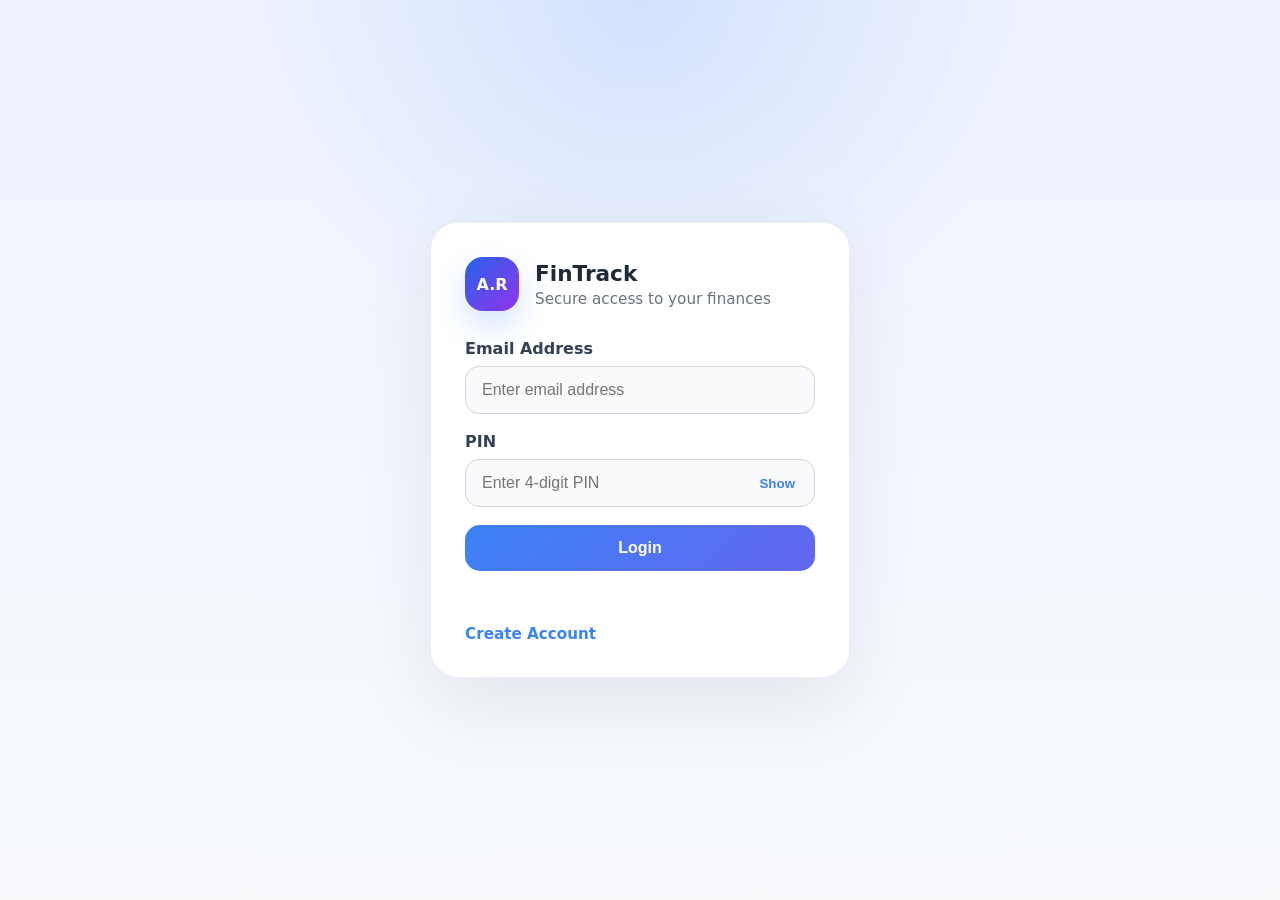
==== index.html @ a309959b "Initial frontend commit" ====
<!DOCTYPE html>
<html lang="en">

<head>

    <meta charset="UTF-8">

    <meta
        name="viewport"
        content="width=device-width, initial-scale=1.0"
    >

    <title>Login - FinTrack</title>

    <link
        rel="stylesheet"
        href="cs/style.css"
    >

</head>

<body>

    <div class="page-shell">

        <div class="login-card">

            <div class="login-brand">

                <div class="brand-mark">
                    A.R
                </div>

                <div>

                    <h1>FinTrack</h1>

                    <p>
                        Secure access to your finances
                    </p>

                </div>

            </div>

            <form
                id="loginForm"
                class="login-form"
                novalidate
            >

                <!-- EMAIL -->
                <div class="field-group">

                    <label for="email">
                        Email Address
                    </label>

                    <input
                        id="email"
                        type="email"
                        placeholder="Enter email address"
                        autocomplete="email"
                    />

                </div>

                <!-- PIN -->
                <div class="field-group">

                    <label for="pin">
                        PIN
                    </label>

                    <div class="pin-field">

                        <input
                            id="pin"
                            type="password"
                            maxlength="4"
                            placeholder="Enter 4-digit PIN"
                            autocomplete="current-password"
                        />

                        <button
                            type="button"
                            id="togglePin"
                            class="toggle-pin"
                        >
                            Show
                        </button>

                    </div>

                </div>

                <!-- LOGIN BUTTON -->
                <button
                    type="submit"
                    class="btn-primary"
                >
                    Login
                </button>

                <!-- MESSAGE -->
                <p
                    id="message"
                    class="message"
                ></p>

                <!-- REGISTER LINK -->
                <div class="meta-row">

                    <a
                        href="register.html"
                        class="meta-link"
                    >
                        Create Account
                    </a>

                </div>

            </form>

        </div>

    </div>

    <!-- LOGIN SCRIPT -->
    <script src="js/login.js"></script>

</body>

</html>
---- cs/style.css ----
:root {
  --bg: #eef2ff;
  --card: #ffffff;
  --border: #d1d5db;
  --text: #1f2937;
  --muted: #6b7280;
  --primary: #3b82f6;
  --primary-dark: #1d4ed8;
  --success: #16a34a;
  --danger: #dc2626;
}

* {
  box-sizing: border-box;
}

body {
  margin: 0;
  font-family: Inter, system-ui, -apple-system, BlinkMacSystemFont, "Segoe UI", sans-serif;
  background: radial-gradient(circle at top, rgba(59, 130, 246, 0.15), transparent 35%),
              linear-gradient(180deg, #eef2ff 0%, #f8fafc 100%);
  color: var(--text);
  min-height: 100vh;
  display: grid;
  place-items: center;
  padding: 24px;
}

.page-shell {
  width: min(420px, 100%);
}

.login-card {
  background: var(--card);
  border: 1px solid rgba(148, 163, 184, 0.18);
  border-radius: 28px;
  box-shadow: 0 28px 80px rgba(15, 23, 42, 0.08);
  padding: 34px;
}

.login-brand {
  display: flex;
  align-items: center;
  gap: 16px;
  margin-bottom: 28px;
}

.brand-mark {
  width: 54px;
  height: 54px;
  border-radius: 18px;
  display: grid;
  place-items: center;
  font-weight: 700;
  color: white;
  background: linear-gradient(135deg, #2563eb, #9333ea);
  box-shadow: 0 14px 30px rgba(59, 130, 246, 0.22);
}

.login-brand h1 {
  margin: 0;
  font-size: 1.35rem;
}

.login-brand p {
  margin: 4px 0 0;
  color: var(--muted);
  font-size: 0.95rem;
}

.field-group {
  margin-bottom: 18px;
}

label {
  display: block;
  margin-bottom: 8px;
  font-weight: 600;
  color: #334155;
}

input {
  width: 100%;
  border: 1px solid var(--border);
  border-radius: 14px;
  padding: 14px 16px;
  font-size: 1rem;
  color: var(--text);
  background: #f8fafc;
  outline: none;
  transition: border-color 0.2s ease, box-shadow 0.2s ease;
}

input:focus {
  border-color: rgba(59, 130, 246, 0.7);
  box-shadow: 0 0 0 3px rgba(59, 130, 246, 0.12);
}

.pin-field {
  position: relative;
}

.toggle-pin {
  position: absolute;
  top: 50%;
  right: 12px;
  transform: translateY(-50%);
  border: none;
  background: transparent;
  color: var(--primary);
  font-weight: 700;
  cursor: pointer;
  padding: 8px;
}

.btn-primary {
  width: 100%;
  border: none;
  border-radius: 15px;
  padding: 14px 18px;
  font-size: 1rem;
  font-weight: 700;
  background: linear-gradient(135deg, var(--primary), #6366f1);
  color: white;
  cursor: pointer;
  transition: transform 0.2s ease, box-shadow 0.2s ease, background 0.2s ease;
}

.btn-primary:hover {
  transform: translateY(-1px);
  box-shadow: 0 18px 30px rgba(59, 130, 246, 0.18);
  background: var(--primary-dark);
}

.btn-secondary {
  width: 100%;
  border: 1px solid rgba(59, 130, 246, 0.3);
  border-radius: 15px;
  padding: 14px 18px;
  font-size: 1rem;
  font-weight: 700;
  background: white;
  color: var(--primary);
  cursor: pointer;
  transition: transform 0.2s ease, background 0.2s ease, border-color 0.2s ease;
}

.btn-secondary:hover {
  transform: translateY(-1px);
  background: #f8fafc;
  border-color: var(--primary);
}

.section-heading {
  margin: 0 0 18px;
  color: #334155;
  font-size: 0.95rem;
  font-weight: 700;
  letter-spacing: 0.03em;
  text-transform: uppercase;
}

.hidden {
  display: none;
}

.message {
  min-height: 1.25rem;
  margin: 14px 0 0;
  font-size: 0.95rem;
  font-weight: 600;
}

.meta-row {
  display: flex;
  flex-wrap: wrap;
  justify-content: space-between;
  gap: 10px;
  align-items: center;
  margin-top: 20px;
}

.meta-link,
.meta-text {
  font-size: 0.95rem;
}

.meta-link {
  color: var(--primary);
  text-decoration: none;
  font-weight: 600;
}

.meta-link:hover {
  text-decoration: underline;
}

.meta-text {
  color: var(--muted);
}

.dashboard-card {
  width: min(720px, 100%);
  background: var(--card);
  border: 1px solid rgba(148, 163, 184, 0.18);
  border-radius: 28px;
  box-shadow: 0 28px 80px rgba(15, 23, 42, 0.08);
  padding: 32px;
  display: grid;
  gap: 24px;
}

.summary-cards {
  display: grid;
  grid-template-columns: repeat(3, 1fr);
  gap: 16px;
}

.card {
  background: var(--card);
  border: 1px solid rgba(148, 163, 184, 0.18);
  border-radius: 20px;
  padding: 20px;
  text-align: center;
  box-shadow: 0 10px 30px rgba(15, 23, 42, 0.08);
}

.card h3 {
  margin: 0 0 8px;
  font-size: 1rem;
  color: var(--muted);
}

.card p {
  margin: 0;
  font-size: 1.5rem;
  font-weight: 700;
  color: var(--text);
}

.dashboard-header {
  display: flex;
  flex-wrap: wrap;
  justify-content: space-between;
  align-items: center;
  gap: 16px;
}

.dashboard-subtitle {
  margin: 10px 0 0;
  color: var(--muted);
  line-height: 1.6;
}

.dashboard-grid {
  display: grid;
  grid-template-columns: repeat(2, minmax(0, 1fr));
  gap: 14px;
}

.dashboard-button {
  text-align: left;
  padding: 18px 20px;
  border-radius: 22px;
  font-size: 1rem;
  background: linear-gradient(135deg, rgba(59, 130, 246, 0.15), rgba(99, 102, 241, 0.15));
  color: #0f172a;
  border: 1px solid rgba(59, 130, 246, 0.17);
  box-shadow: inset 0 0 0 1px rgba(255, 255, 255, 0.5);
  transition: transform 0.2s ease, box-shadow 0.2s ease, background 0.2s ease;
}

.dashboard-button:hover {
  transform: translateY(-1px);
  background: linear-gradient(135deg, rgba(59, 130, 246, 0.2), rgba(99, 102, 241, 0.2));
  box-shadow: 0 10px 22px rgba(59, 130, 246, 0.12);
}

.dashboard-actions {
  display: grid;
  gap: 12px;
}

.btn-secondary.small {
  width: auto;
  padding: 10px 16px;
}

.btn-danger {
  width: 100%;
  border: none;
  border-radius: 16px;
  padding: 14px 18px;
  font-size: 1rem;
  font-weight: 700;
  background: linear-gradient(135deg, #ef4444, #dc2626);
  color: white;
  cursor: pointer;
  transition: transform 0.2s ease, box-shadow 0.2s ease;
}

.modal-backdrop {
  display: none;
  position: fixed;
  inset: 0;
  background: rgba(15, 23, 42, 0.55);
  z-index: 50;
  place-items: center;
}

.modal-backdrop.active {
  display: grid;
}

.modal-card {
  width: min(400px, 90%);
  background: #ffffff;
  border-radius: 24px;
  padding: 28px;
  text-align: center;
  box-shadow: 0 24px 60px rgba(15, 23, 42, 0.18);
}

.modal-card h3 {
  margin: 0 0 12px;
  font-size: 1.25rem;
}

.modal-card p {
  margin: 0 0 22px;
  color: var(--muted);
  line-height: 1.6;
}

.modal-actions {
  display: flex;
  flex-wrap: wrap;
  justify-content: center;
  gap: 12px;
}

.modal-card button {
  width: auto;
  min-width: 120px;
  margin: 0;
}

.modal-card button.cancel {
  background: #e2e8f0;
  color: #0f172a;
}

@media (max-width: 420px) {
  .login-card {
    padding: 28px 20px;
  }

  .dashboard-card {
    padding: 24px 18px;
  }

  .summary-cards {
    grid-template-columns: 1fr;
  }

  .dashboard-grid {
    grid-template-columns: 1fr;
  }

  button {
    font-size: 0.97rem;
    padding: 13px 16px;
  }
}

.income-card {
  width: min(520px, 100%);
  background: radial-gradient(circle at top left, rgba(251, 191, 36, 0.15), transparent 30%),
              radial-gradient(circle at bottom right, rgba(34, 197, 94, 0.12), transparent 35%),
              var(--card);
  border: 1px solid rgba(148, 163, 184, 0.18);
  border-radius: 34px;
  box-shadow: 0 28px 90px rgba(15, 23, 42, 0.12);
  padding: 34px;
  position: relative;
  overflow: hidden;
}

.income-header {
  display: flex;
  align-items: center;
  justify-content: space-between;
  gap: 24px;
  margin-bottom: 28px;
}

.income-header h1 {
  margin: 0;
  font-size: clamp(2rem, 3vw, 2.4rem);
}

.income-art {
  position: relative;
  width: 120px;
  height: 110px;
}

.income-art::before {
  content: "";
  position: absolute;
  inset: 0;
  border-radius: 50%;
  background: radial-gradient(circle at center, rgba(251, 191, 36, 0.18), transparent 55%);
}

.coin,
.bill {
  position: absolute;
  display: block;
  border-radius: 999px;
  transform-origin: center;
  animation: float 4s ease-in-out infinite;
}

.coin {
  width: 30px;
  height: 30px;
  border: 1px solid rgba(255, 255, 255, 0.7);
  box-shadow: 0 20px 40px rgba(15, 23, 42, 0.12);
}

.coin-gold {
  background: radial-gradient(circle at 30% 30%, #f8e16c, #f59e0b 65%);
}

.coin-green {
  background: radial-gradient(circle at 30% 30%, #86efac, #10b981 65%);
}

.bill {
  width: 56px;
  height: 32px;
  border-radius: 24px;
  background: linear-gradient(135deg, #22c55e 0%, #10b981 100%);
  box-shadow: 0 24px 42px rgba(34, 197, 94, 0.18);
  animation-duration: 4.5s;
}

.bill::before {
  content: "$";
  position: absolute;
  inset: 0;
  display: grid;
  place-items: center;
  color: rgba(255, 255, 255, 0.95);
  font-weight: 800;
  font-size: 1rem;
}

.coin-1 {
  top: 8px;
  left: 18px;
  animation-delay: 0s;
}

.coin-2 {
  top: 42px;
  left: 60px;
  animation-delay: 0.25s;
}

.coin-3 {
  top: 68px;
  left: 26px;
  animation-delay: 0.5s;
}

.bill-1 {
  right: 0;
  bottom: 16px;
  animation-delay: 0.35s;
}

@keyframes float {
  0%, 100% {
    transform: translateY(0) rotate(0deg);
  }
  25% {
    transform: translateY(-10px) rotate(-8deg);
  }
  50% {
    transform: translateY(-4px) rotate(4deg);
  }
  75% {
    transform: translateY(-12px) rotate(-4deg);
  }
}

.income-form .field-group {
  margin-bottom: 18px;
}

.income-form label {
  display: block;
  margin-bottom: 8px;
  font-weight: 600;
  color: #334155;
}

.income-form input,
.income-form select {
  width: 100%;
  border: 1px solid var(--border);
  border-radius: 16px;
  padding: 14px 16px;
  font-size: 1rem;
  background: #fbfdff;
}

.income-form input:focus,
.income-form select:focus {
  border-color: rgba(59, 130, 246, 0.65);
  box-shadow: 0 0 0 3px rgba(59, 130, 246, 0.1);
}

.income-form .message {
  margin-top: 18px;
}

@media (max-width: 560px) {
  .income-header {
    flex-direction: column;
    align-items: flex-start;
  }

  .income-art {
    width: 100%;
    height: 100px;
  }
}

.back-btn {
  width: auto;
  padding: 8px 14px;
  border: 1px solid rgba(59, 130, 246, 0.3);
  border-radius: 12px;
  background: white;
  color: var(--primary);
  cursor: pointer;
  transition: transform 0.2s ease, background 0.2s ease, border-color 0.2s ease;
  font-size: 0.9rem;
  font-weight: 600;
  margin-bottom: 12px;
}

.back-btn:hover {
  transform: translateY(-1px);
  background: #f8fafc;
  border-color: var(--primary);
}

.expense-card {
  width: min(520px, 100%);
  background: radial-gradient(circle at top left, rgba(220, 38, 38, 0.15), transparent 30%),
              radial-gradient(circle at bottom right, rgba(236, 72, 153, 0.12), transparent 35%),
              var(--card);
  border: 1px solid rgba(148, 163, 184, 0.18);
  border-radius: 34px;
  box-shadow: 0 28px 90px rgba(15, 23, 42, 0.12);
  padding: 34px;
  position: relative;
  overflow: hidden;
}

.expense-header {
  display: flex;
  align-items: center;
  justify-content: space-between;
  gap: 24px;
  margin-bottom: 28px;
}

.expense-header h1 {
  margin: 0;
  font-size: clamp(2rem, 3vw, 2.4rem);
}

.expense-art {
  position: relative;
  width: 120px;
  height: 110px;
}

.expense-art::before {
  content: "";
  position: absolute;
  inset: 0;
  border-radius: 50%;
  background: radial-gradient(circle at center, rgba(220, 38, 38, 0.18), transparent 55%);
}

.coin-red {
  background: radial-gradient(circle at 30% 30%, #fca5a5, #dc2626 65%);
}

.coin-pink {
  background: radial-gradient(circle at 30% 30%, #f9a8d4, #ec4899 65%);
}

.bill-expense {
  background: linear-gradient(135deg, #dc2626 0%, #b91c1c 100%);
  box-shadow: 0 24px 42px rgba(220, 38, 38, 0.18);
}

.bill-expense::before {
  content: "-$";
  position: absolute;
  inset: 0;
  display: grid;
  place-items: center;
  color: rgba(255, 255, 255, 0.95);
  font-weight: 800;
  font-size: 1rem;
}

.expense-form .field-group {
  margin-bottom: 18px;
}

.expense-form label {
  display: block;
  margin-bottom: 8px;
  font-weight: 600;
  color: #334155;
}

.expense-form input,
.expense-form select {
  width: 100%;
  border: 1px solid var(--border);
  border-radius: 16px;
  padding: 14px 16px;
  font-size: 1rem;
  background: #fbfdff;
}

.expense-form input:focus,
.expense-form select:focus {
  border-color: rgba(220, 38, 38, 0.65);
  box-shadow: 0 0 0 3px rgba(220, 38, 38, 0.1);
}

.expense-form .message {
  margin-top: 18px;
}

@media (max-width: 560px) {
  .expense-header {
    flex-direction: column;
    align-items: flex-start;
  }

  .expense-art {
    width: 100%;
    height: 100px;
  }
}

.anime-welcome {
  position: fixed;
  inset: 0;
  display: grid;
  place-items: center;
  background: rgba(8, 15, 45, 0.88);
  opacity: 0;
  visibility: hidden;
  pointer-events: none;
  transition: opacity 0.35s ease, visibility 0.35s ease;
  z-index: 1000;
}

.anime-welcome.active {
  opacity: 1;
  visibility: visible;
  pointer-events: auto;
}

.anime-welcome__panel {
  position: relative;
  width: min(420px, 92%);
  border-radius: 36px;
  padding: 34px 30px;
  background: radial-gradient(circle at top left, rgba(59, 130, 246, 0.22), transparent 35%),
              linear-gradient(180deg, rgba(15, 23, 42, 0.95), rgba(30, 58, 138, 0.75));
  border: 1px solid rgba(96, 165, 250, 0.24);
  box-shadow: 0 40px 120px rgba(15, 23, 42, 0.45);
  overflow: hidden;
  animation: welcome-zoom 0.6s ease-out both;
}

.anime-welcome__sparkles {
  position: absolute;
  inset: 0;
  pointer-events: none;
}

.anime-welcome__sparkles span {
  position: absolute;
  width: 14px;
  height: 14px;
  border-radius: 50%;
  background: radial-gradient(circle, rgba(255, 255, 255, 1), rgba(96, 165, 250, 0.85));
  filter: drop-shadow(0 0 20px rgba(96, 165, 250, 0.6));
  opacity: 0;
  animation: sparkle 1.4s ease-in-out infinite;
}

.anime-welcome__sparkles span:nth-child(1) {
  top: 18%;
  left: 26%;
  animation-delay: 0s;
}

.anime-welcome__sparkles span:nth-child(2) {
  top: 38%;
  right: 18%;
  animation-delay: 0.18s;
}

.anime-welcome__sparkles span:nth-child(3) {
  bottom: 24%;
  left: 20%;
  animation-delay: 0.33s;
}

.anime-welcome__sparkles span:nth-child(4) {
  bottom: 15%;
  right: 28%;
  animation-delay: 0.45s;
}

.anime-welcome__content {
  position: relative;
  z-index: 1;
  text-align: center;
  color: #eff6ff;
}

.anime-welcome__subtitle {
  margin: 0;
  color: #a5b4fc;
  text-transform: uppercase;
  letter-spacing: 0.2em;
  font-size: 0.85rem;
}

.anime-welcome__title {
  margin: 18px 0 0;
  font-size: clamp(2rem, 4vw, 3.4rem);
  letter-spacing: 0.05em;
  text-shadow: 0 20px 40px rgba(59, 130, 246, 0.35);
}

.anime-welcome__ring {
  width: 110px;
  height: 110px;
  margin: 24px auto 0;
  border-radius: 50%;
  border: 2px solid rgba(255, 255, 255, 0.18);
  box-shadow: 0 0 0 8px rgba(59, 130, 246, 0.12);
  animation: ring-pop 1.6s ease-in-out infinite;
}

@keyframes sparkle {
  0%, 100% {
    opacity: 0;
    transform: translateY(0) scale(0.75);
  }
  40% {
    opacity: 1;
    transform: translateY(-12px) scale(1.1);
  }
  70% {
    opacity: 0.6;
    transform: translateY(-6px) scale(0.95);
  }
}

@keyframes ring-pop {
  0%, 100% {
    transform: scale(0.95);
    box-shadow: 0 0 0 8px rgba(59, 130, 246, 0.12);
  }
  50% {
    transform: scale(1.08);
    box-shadow: 0 0 0 14px rgba(59, 130, 246, 0.18);
  }
}

@keyframes welcome-zoom {
  0% {
    opacity: 0;
    transform: translateY(18px) scale(0.94);
  }
  100% {
    opacity: 1;
    transform: translateY(0) scale(1);
  }
}

@media (max-width: 520px) {
  .anime-welcome__content {
    padding: 0 10px;
  }

  .anime-welcome__title {
    font-size: 2.3rem;
  }
}

/* =====================
   ANALYTICS PAGE (ANIME-STYLE DASHBOARD THEME)
   ===================== */

.analytics-card {
  width: min(1200px, 100%);
  background: var(--card);
  border: 1px solid rgba(148, 163, 184, 0.18);
  border-radius: 28px;
  box-shadow: 0 28px 80px rgba(15, 23, 42, 0.08);
  padding: 40px;
  display: grid;
  gap: 32px;
  position: relative;
  overflow: hidden;
}

.analytics-card::before {
  content: '';
  position: absolute;
  top: 0;
  left: 0;
  right: 0;
  bottom: 0;
  background:
    radial-gradient(circle at 20% 80%, rgba(59, 130, 246, 0.03) 0%, transparent 50%),
    radial-gradient(circle at 80% 20%, rgba(99, 102, 241, 0.03) 0%, transparent 50%),
    radial-gradient(circle at 40% 40%, rgba(168, 85, 247, 0.02) 0%, transparent 50%);
  animation: floatParticles 8s ease-in-out infinite;
  pointer-events: none;
}

/* Floating Particles */
.floating-particles {
  position: absolute;
  top: 0;
  left: 0;
  right: 0;
  bottom: 0;
  pointer-events: none;
  overflow: hidden;
}

.particle {
  position: absolute;
  width: 4px;
  height: 4px;
  background: linear-gradient(45deg, rgba(59, 130, 246, 0.6), rgba(168, 85, 247, 0.6));
  border-radius: 50%;
  animation: floatUp 6s ease-in-out infinite;
}

.particle::before {
  content: '';
  position: absolute;
  top: -2px;
  left: -2px;
  right: -2px;
  bottom: -2px;
  border: 1px solid rgba(59, 130, 246, 0.3);
  border-radius: 50%;
  animation: pulse 2s ease-in-out infinite;
}

.particle-1 {
  top: 20%;
  left: 10%;
  animation-delay: 0s;
}

.particle-2 {
  top: 60%;
  left: 80%;
  animation-delay: 1.5s;
}

.particle-3 {
  top: 40%;
  left: 60%;
  animation-delay: 3s;
}

.particle-4 {
  top: 80%;
  left: 20%;
  animation-delay: 4.5s;
}

.particle-5 {
  top: 30%;
  left: 90%;
  animation-delay: 6s;
}

@keyframes floatUp {
  0% {
    transform: translateY(100vh) rotate(0deg);
    opacity: 0;
  }
  10% {
    opacity: 1;
  }
  90% {
    opacity: 1;
  }
  100% {
    transform: translateY(-100px) rotate(360deg);
    opacity: 0;
  }
}

@keyframes pulse {
  0%, 100% {
    transform: scale(1);
    opacity: 0.6;
  }
  50% {
    transform: scale(1.5);
    opacity: 1;
  }
}

.analytics-header {
  display: flex;
  flex-wrap: wrap;
  justify-content: space-between;
  align-items: center;
  gap: 20px;
  position: relative;
  z-index: 2;
}

.analytics-header h1 {
  background: linear-gradient(135deg, #3b82f6, #6366f1, #a855f7);
  -webkit-background-clip: text;
  -webkit-text-fill-color: transparent;
  background-clip: text;
  font-size: 2.5rem;
  font-weight: 800;
  margin: 0;
  text-shadow: 0 0 30px rgba(59, 130, 246, 0.3);
  animation: glowPulse 3s ease-in-out infinite;
}

.analytics-subtitle {
  color: var(--muted);
  font-size: 1.1rem;
  margin: 8px 0 0;
  font-style: italic;
}

.chart-container {
  background: linear-gradient(135deg, rgba(59, 130, 246, 0.02), rgba(99, 102, 241, 0.02));
  border: 1px solid rgba(59, 130, 246, 0.1);
  border-radius: 24px;
  padding: 28px;
  backdrop-filter: blur(10px);
  animation: slideInUp 0.8s ease-out both;
  position: relative;
  overflow: hidden;
  transition: transform 0.3s ease, box-shadow 0.3s ease;
}

.chart-container:hover {
  transform: translateY(-4px);
  box-shadow: 0 20px 40px rgba(59, 130, 246, 0.15);
}

.chart-container::before {
  content: '';
  position: absolute;
  top: 0;
  left: -100%;
  width: 100%;
  height: 100%;
  background: linear-gradient(90deg, transparent, rgba(59, 130, 246, 0.05), transparent);
  animation: shimmer 3s infinite;
}

.chart-container::after {
  content: '🌟';
  position: absolute;
  top: 15px;
  right: 20px;
  font-size: 18px;
  color: rgba(59, 130, 246, 0.4);
  animation: twinkle 3s ease-in-out infinite;
  opacity: 0;
  transition: opacity 0.3s ease;
}

.chart-container:hover::after {
  opacity: 1;
}

.chart-container h2 {
  background: linear-gradient(135deg, #3b82f6, #6366f1);
  -webkit-background-clip: text;
  -webkit-text-fill-color: transparent;
  background-clip: text;
  font-size: 1.8rem;
  font-weight: 700;
  margin: 0 0 24px;
  text-align: center;
  text-shadow: 0 0 20px rgba(59, 130, 246, 0.3);
}

.chart-container:nth-child(2) {
  animation-delay: 0.2s;
}

.chart-container:nth-child(3) {
  animation-delay: 0.4s;
}

.analytics-summary-cards {
  display: grid;
  grid-template-columns: repeat(auto-fit, minmax(280px, 1fr));
  gap: 24px;
}

.analytics-card-item {
  background: linear-gradient(135deg, rgba(59, 130, 246, 0.05), rgba(99, 102, 241, 0.05));
  border: 1px solid rgba(59, 130, 246, 0.15);
  border-radius: 20px;
  padding: 28px;
  text-align: center;
  backdrop-filter: blur(10px);
  transition: transform 0.3s ease, box-shadow 0.3s ease, background 0.3s ease;
  animation: fadeInScale 0.6s ease-out both;
  position: relative;
  overflow: hidden;
}

.analytics-card-item::before {
  content: '';
  position: absolute;
  top: -50%;
  left: -50%;
  width: 200%;
  height: 200%;
  background: conic-gradient(from 0deg, transparent, rgba(59, 130, 246, 0.08), rgba(99, 102, 241, 0.08), transparent);
  animation: rotate 6s linear infinite;
  opacity: 0;
  transition: opacity 0.3s ease;
}

.analytics-card-item::after {
  content: '✨';
  position: absolute;
  top: 10px;
  right: 15px;
  font-size: 16px;
  color: rgba(59, 130, 246, 0.6);
  animation: sparkle 2s ease-in-out infinite;
  opacity: 0;
  transition: opacity 0.3s ease;
}

.analytics-card-item:hover::before {
  opacity: 1;
}

.analytics-card-item:hover::after {
  opacity: 1;
}

.analytics-card-item:hover {
  transform: translateY(-8px) scale(1.02);
  background: linear-gradient(135deg, rgba(59, 130, 246, 0.08), rgba(99, 102, 241, 0.08));
  box-shadow: 0 20px 40px rgba(59, 130, 246, 0.2);
}

.analytics-card-item h3 {
  color: var(--muted);
  font-size: 1rem;
  font-weight: 600;
  margin: 0 0 12px;
  text-transform: uppercase;
  letter-spacing: 1px;
}

.analytics-card-item p {
  background: linear-gradient(135deg, #3b82f6, #6366f1, #a855f7);
  -webkit-background-clip: text;
  -webkit-text-fill-color: transparent;
  background-clip: text;
  font-size: 2.2rem;
  font-weight: 800;
  margin: 0;
  text-shadow: 0 0 20px rgba(59, 130, 246, 0.3);
  animation: numberGlow 2s ease-in-out infinite;
}

.analytics-card-item:nth-child(1) {
  animation-delay: 0.1s;
}

.analytics-card-item:nth-child(2) {
  animation-delay: 0.2s;
}

.analytics-card-item:nth-child(3) {
  animation-delay: 0.3s;
}

/* Anime-style animations */
@keyframes floatParticles {
  0%, 100% {
    transform: translateY(0px) rotate(0deg);
    opacity: 0.3;
  }
  25% {
    transform: translateY(-10px) rotate(90deg);
    opacity: 0.6;
  }
  50% {
    transform: translateY(-5px) rotate(180deg);
    opacity: 0.4;
  }
  75% {
    transform: translateY(-15px) rotate(270deg);
    opacity: 0.7;
  }
}

@keyframes glowPulse {
  0%, 100% {
    filter: drop-shadow(0 0 10px rgba(59, 130, 246, 0.3));
  }
  50% {
    filter: drop-shadow(0 0 20px rgba(59, 130, 246, 0.6));
  }
}

@keyframes numberGlow {
  0%, 100% {
    filter: drop-shadow(0 0 5px rgba(59, 130, 246, 0.2));
  }
  50% {
    filter: drop-shadow(0 0 15px rgba(59, 130, 246, 0.5));
  }
}

@keyframes gradientShift {
  0%, 100% { background-position: 0% 50%; }
  50% { background-position: 100% 50%; }
}

@keyframes shimmer {
  0% { left: -100%; }
  100% { left: 100%; }
}

@keyframes slideInUp {
  from {
    opacity: 0;
    transform: translateY(40px);
  }
  to {
    opacity: 1;
    transform: translateY(0);
  }
}

@keyframes fadeInScale {
  from {
    opacity: 0;
    transform: scale(0.9);
  }
  to {
    opacity: 1;
    transform: scale(1);
  }
}

@keyframes twinkle {
  0%, 100% {
    transform: scale(1) rotate(0deg);
    opacity: 0.4;
  }
  25% {
    transform: scale(1.3) rotate(90deg);
    opacity: 0.8;
  }
  50% {
    transform: scale(1.6) rotate(180deg);
    opacity: 0.6;
  }
  75% {
    transform: scale(1.2) rotate(270deg);
    opacity: 1;
  }
}

@media (max-width: 768px) {
  .analytics-card {
    padding: 24px 20px;
  }

  .analytics-header h1 {
    font-size: 2rem;
  }

  .chart-container {
    padding: 20px;
  }

  .analytics-summary-cards {
    grid-template-columns: 1fr;
  }
}

.transactions-card {
  width: min(1000px, 100%);
  background: var(--card);
  border: 1px solid rgba(148, 163, 184, 0.18);
  border-radius: 28px;
  box-shadow: 0 28px 80px rgba(15, 23, 42, 0.08);
  padding: 32px;
  display: grid;
  gap: 24px;
  animation: fadeInUp 0.7s ease-out both;
}

.transactions-header {
  display: flex;
  flex-wrap: wrap;
  justify-content: space-between;
  align-items: center;
  gap: 16px;
}

.transactions-table-container {
  overflow-x: auto;
  border-radius: 16px;
  border: 1px solid rgba(148, 163, 184, 0.18);
  background: #f8fafc;
  animation: fadeIn 0.8s ease-out both;
  animation-delay: 0.15s;
}

.transactions-table {
  width: 100%;
  border-collapse: collapse;
  font-size: 0.9rem;
}

.transactions-table th,
.transactions-table td {
  padding: 12px 16px;
  text-align: left;
  border-bottom: 1px solid rgba(148, 163, 184, 0.12);
}

.transactions-table th {
  background: #f1f5f9;
  font-weight: 600;
  color: var(--text);
  position: sticky;
  top: 0;
}

.transactions-table tbody tr {
  transition: transform 0.18s ease, background 0.2s ease, box-shadow 0.2s ease;
  transform: translateZ(0);
}

.transactions-table tbody tr:hover {
  background: rgba(59, 130, 246, 0.08);
  transform: translateX(4px);
  box-shadow: 0 10px 20px rgba(59, 130, 246, 0.08);
}

.transactions-table tbody tr:nth-child(odd) {
  background: rgba(255, 255, 255, 0.92);
}

.transactions-table tbody tr:nth-child(even) {
  background: rgba(248, 250, 252, 0.9);
}

.income-type {
  color: var(--success);
  font-weight: 600;
}

.expense-type {
  color: var(--danger);
  font-weight: 600;
}

.btn-small {
  padding: 6px 12px;
  border: none;
  border-radius: 8px;
  font-size: 0.8rem;
  font-weight: 600;
  cursor: pointer;
  transition: transform 0.2s ease, box-shadow 0.2s ease;
}

.btn-small:hover {
  transform: translateY(-1px);
  box-shadow: 0 10px 18px rgba(15, 23, 42, 0.12);
}

.edit-btn {
  background: var(--primary);
  color: white;
  margin-right: 8px;
}

.delete-btn {
  background: var(--danger);
  color: white;
}

.filter-buttons {
    display: flex;
    gap: 10px;
    margin: 20px 0;
    animation: fadeIn 0.75s ease-out both;
    animation-delay: 0.1s;
}

.filter-btn {
    padding: 10px 18px;
    border: none;
    cursor: pointer;
    border-radius: 8px;
    background: #e5e7eb;
    font-weight: 600;
    transition: transform 0.2s ease, background 0.2s ease, box-shadow 0.2s ease;
}

.filter-btn:hover {
    transform: translateY(-1px);
    background: #d1d5db;
}

.filter-btn.active {
    background: #111827;
    color: white;
    box-shadow: 0 12px 24px rgba(17, 24, 39, 0.12);
}

.income-btn {
    background: #dcfce7;
    color: #166534;
}

.modal-backdrop.active {
  animation: fadeIn 0.2s ease-out both;
}

.modal-card {
  animation: popIn 0.25s ease-out both;
}

@keyframes fadeInUp {
  from {
    opacity: 0;
    transform: translateY(24px);
  }
  to {
    opacity: 1;
    transform: translateY(0);
  }
}

@keyframes fadeIn {
  from {
    opacity: 0;
  }
  to {
    opacity: 1;
  }
}

@keyframes popIn {
  from {
    opacity: 0;
    transform: scale(0.96);
  }
  to {
    opacity: 1;
    transform: scale(1);
  }
}

@media (max-width: 768px) {
  .transactions-card {
    padding: 24px 18px;
  }

  .transactions-table th,
  .transactions-table td {
    padding: 8px 12px;
    font-size: 0.8rem;
  }

  .summary-cards {
    grid-template-columns: 1fr;
  }
}


.expense-btn {
    background: #fee2e2;
    color: #991b1b;
}

.income {
    color: green;
    font-weight: bold;
}

.expense {
    color: red;
    font-weight: bold;
}
.top-controls {
    display: flex;
    gap: 15px;
    margin: 20px 0;
    flex-wrap: wrap;
}

.search-input,
.date-input {
    padding: 10px;
    border-radius: 8px;
    border: 1px solid #d1d5db;
}

.action-buttons {
    display: flex;
    gap: 8px;
}

.edit-btn {
    background: #2563eb;
    color: white;
    border: none;
    padding: 6px 10px;
    border-radius: 6px;
    cursor: pointer;
}
.delete-btn {
    background: #dc2626;
    color: white;
    border: none;
    padding: 6px 10px;
    border-radius: 6px;
    cursor: pointer;
}
.recaptcha-box {
    margin: 20px 0;
    display: flex;
    justify-content: center;
}
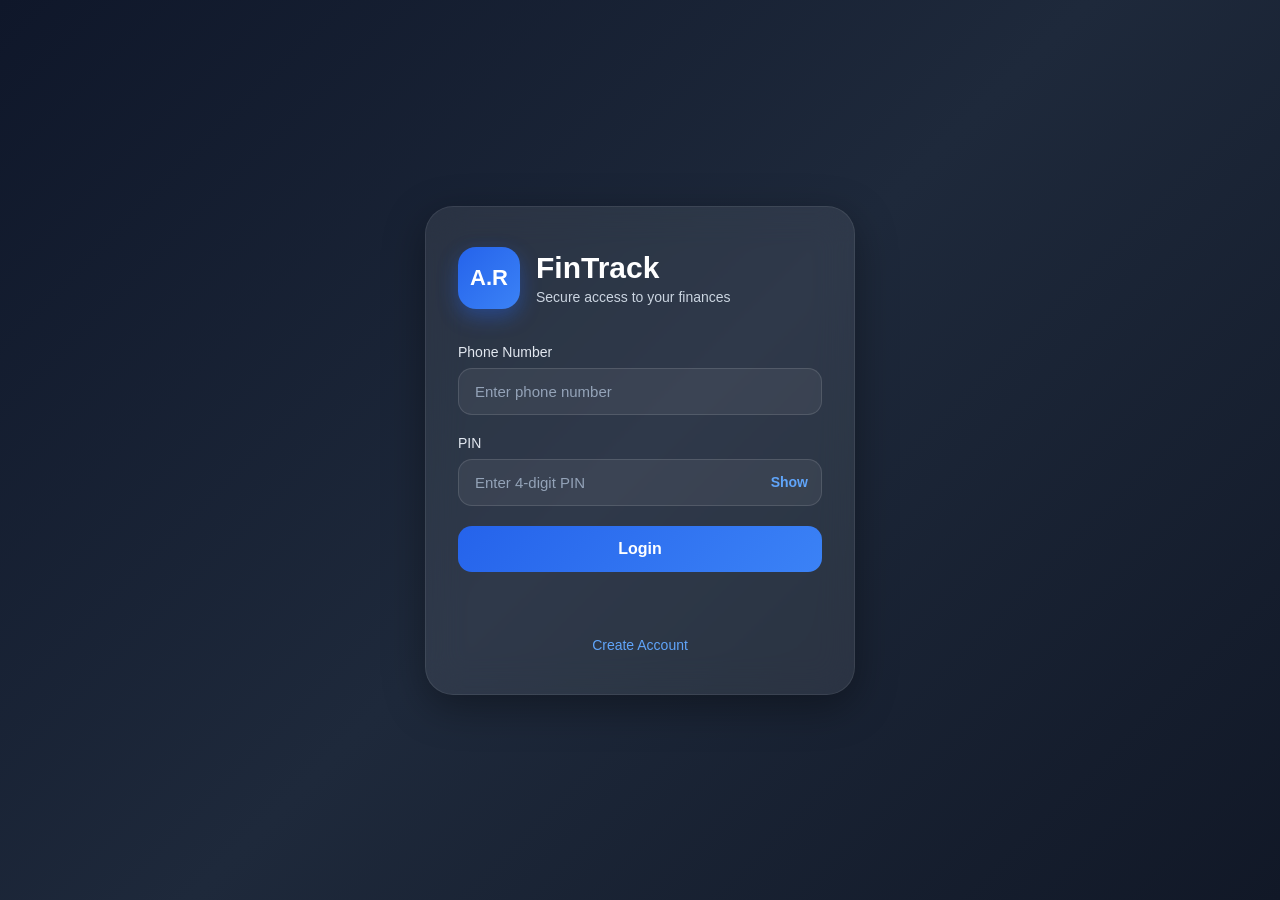
==== commit e7b5ae44: "Updated frontend authentication" ====
--- a/index.html
+++ b/index.html
@@ -14,7 +14,7 @@
 
     <link
         rel="stylesheet"
-        href="cs/style.css"
+        href="css/style.css"
     >
 
 </head>
@@ -49,18 +49,19 @@
                 novalidate
             >
 
-                <!-- EMAIL -->
+                <!-- PHONE -->
                 <div class="field-group">
 
-                    <label for="email">
-                        Email Address
+                    <label for="phone">
+                        Phone Number
                     </label>
 
                     <input
-                        id="email"
-                        type="email"
-                        placeholder="Enter email address"
-                        autocomplete="email"
+                        id="phone"
+                        type="tel"
+                        maxlength="10"
+                        placeholder="Enter phone number"
+                        autocomplete="tel"
                     />
 
                 </div>
--- a/css/style.css
+++ b/css/style.css
@@ -0,0 +1,1656 @@
+/* =========================
+   RESET
+========================= */
+
+* {
+    margin: 0;
+    padding: 0;
+    box-sizing: border-box;
+}
+
+/* =========================
+   BODY
+========================= */
+
+body {
+    min-height: 100vh;
+    font-family: Arial, sans-serif;
+    background:
+        linear-gradient(
+            135deg,
+            #0f172a,
+            #1e293b,
+            #111827
+        );
+
+    display: flex;
+    justify-content: center;
+    align-items: center;
+
+    color: white;
+    overflow-x: hidden;
+}
+
+/* =========================
+   PAGE SHELL
+========================= */
+
+.page-shell {
+    width: 100%;
+    padding: 20px;
+
+    display: flex;
+    justify-content: center;
+    align-items: center;
+}
+
+/* =========================
+   CARD
+========================= */
+
+.login-card {
+
+    width: 100%;
+    max-width: 430px;
+
+    background:
+        rgba(255,255,255,0.08);
+
+    backdrop-filter: blur(18px);
+
+    border:
+        1px solid rgba(255,255,255,0.08);
+
+    border-radius: 28px;
+
+    padding: 40px 32px;
+
+    box-shadow:
+        0 12px 40px rgba(0,0,0,0.35);
+
+    animation:
+        fadeIn 0.5s ease;
+}
+
+/* =========================
+   ANIMATION
+========================= */
+
+@keyframes fadeIn {
+
+    from {
+
+        opacity: 0;
+        transform: translateY(20px);
+    }
+
+    to {
+
+        opacity: 1;
+        transform: translateY(0);
+    }
+}
+
+/* =========================
+   BRAND
+========================= */
+
+.login-brand {
+
+    display: flex;
+    align-items: center;
+    gap: 16px;
+
+    margin-bottom: 35px;
+}
+
+.brand-mark {
+
+    width: 62px;
+    height: 62px;
+
+    border-radius: 18px;
+
+    background:
+        linear-gradient(
+            135deg,
+            #2563eb,
+            #3b82f6
+        );
+
+    display: flex;
+    justify-content: center;
+    align-items: center;
+
+    font-size: 22px;
+    font-weight: bold;
+
+    color: white;
+
+    box-shadow:
+        0 8px 20px rgba(37,99,235,0.4);
+}
+
+.login-brand h1 {
+
+    font-size: 30px;
+    font-weight: bold;
+
+    margin-bottom: 4px;
+}
+
+.login-brand p {
+
+    font-size: 14px;
+    color: #cbd5e1;
+}
+
+/* =========================
+   FORM
+========================= */
+
+.login-form {
+
+    display: flex;
+    flex-direction: column;
+
+    gap: 20px;
+}
+
+/* =========================
+   FIELD GROUP
+========================= */
+
+.field-group {
+
+    display: flex;
+    flex-direction: column;
+
+    gap: 8px;
+}
+
+.field-group label {
+
+    font-size: 14px;
+    color: #e2e8f0;
+}
+
+/* =========================
+   INPUTS
+========================= */
+
+.field-group input {
+
+    width: 100%;
+
+    padding: 14px 16px;
+
+    border-radius: 14px;
+
+    border:
+        1px solid rgba(255,255,255,0.12);
+
+    background:
+        rgba(255,255,255,0.06);
+
+    color: white;
+
+    font-size: 15px;
+
+    outline: none;
+
+    transition: 0.3s;
+}
+
+.field-group input::placeholder {
+
+    color: #94a3b8;
+}
+
+.field-group input:focus {
+
+    border-color: #3b82f6;
+
+    box-shadow:
+        0 0 0 3px rgba(59,130,246,0.2);
+}
+
+/* =========================
+   PIN FIELD
+========================= */
+
+.pin-field {
+
+    position: relative;
+}
+
+.pin-field input {
+
+    padding-right: 80px;
+}
+
+/* =========================
+   TOGGLE BUTTON
+========================= */
+
+.toggle-pin {
+
+    position: absolute;
+
+    right: 14px;
+    top: 50%;
+
+    transform: translateY(-50%);
+
+    background: none;
+    border: none;
+
+    color: #60a5fa;
+
+    font-size: 14px;
+    font-weight: bold;
+
+    cursor: pointer;
+
+    transition: 0.3s;
+}
+
+.toggle-pin:hover {
+
+    color: #93c5fd;
+}
+
+/* =========================
+   PRIMARY BUTTON
+========================= */
+
+.btn-primary {
+
+    width: 100%;
+
+    padding: 14px;
+
+    border: none;
+
+    border-radius: 14px;
+
+    background:
+        linear-gradient(
+            135deg,
+            #2563eb,
+            #3b82f6
+        );
+
+    color: white;
+
+    font-size: 16px;
+    font-weight: bold;
+
+    cursor: pointer;
+
+    transition: 0.3s;
+}
+
+.btn-primary:hover {
+
+    transform: translateY(-2px);
+
+    box-shadow:
+        0 10px 24px rgba(59,130,246,0.35);
+}
+
+/* =========================
+   MESSAGE
+========================= */
+
+.message {
+
+    min-height: 20px;
+
+    text-align: center;
+
+    font-size: 14px;
+
+    margin-top: 4px;
+}
+
+/* =========================
+   META ROW
+========================= */
+
+.meta-row {
+
+    text-align: center;
+}
+
+/* =========================
+   LINK
+========================= */
+
+.meta-link {
+
+    color: #60a5fa;
+
+    text-decoration: none;
+
+    font-size: 14px;
+
+    transition: 0.3s;
+}
+
+.meta-link:hover {
+
+    color: #93c5fd;
+}
+
+/* =========================
+   RESPONSIVE
+========================= */
+
+@media (max-width: 500px) {
+
+    .login-card {
+
+        padding: 30px 22px;
+    }
+
+    .brand-mark {
+
+        width: 54px;
+        height: 54px;
+
+        font-size: 18px;
+    }
+
+    .login-brand h1 {
+
+        font-size: 24px;
+    }
+
+    .btn-primary {
+
+        padding: 13px;
+    }
+}
+
+.dashboard-card {
+  width: min(720px, 100%);
+  background: var(--card);
+  border: 1px solid rgba(148, 163, 184, 0.18);
+  border-radius: 28px;
+  box-shadow: 0 28px 80px rgba(15, 23, 42, 0.08);
+  padding: 32px;
+  display: grid;
+  gap: 24px;
+}
+
+.summary-cards {
+  display: grid;
+  grid-template-columns: repeat(3, 1fr);
+  gap: 16px;
+}
+
+.card {
+  background: var(--card);
+  border: 1px solid rgba(148, 163, 184, 0.18);
+  border-radius: 20px;
+  padding: 20px;
+  text-align: center;
+  box-shadow: 0 10px 30px rgba(15, 23, 42, 0.08);
+}
+
+.card h3 {
+  margin: 0 0 8px;
+  font-size: 1rem;
+  color: var(--muted);
+}
+
+.card p {
+  margin: 0;
+  font-size: 1.5rem;
+  font-weight: 700;
+  color: var(--text);
+}
+
+.dashboard-header {
+  display: flex;
+  flex-wrap: wrap;
+  justify-content: space-between;
+  align-items: center;
+  gap: 16px;
+}
+
+.dashboard-subtitle {
+  margin: 10px 0 0;
+  color: var(--muted);
+  line-height: 1.6;
+}
+
+.dashboard-grid {
+  display: grid;
+  grid-template-columns: repeat(2, minmax(0, 1fr));
+  gap: 14px;
+}
+
+.dashboard-button {
+  text-align: left;
+  padding: 18px 20px;
+  border-radius: 22px;
+  font-size: 1rem;
+  background: linear-gradient(135deg, rgba(59, 130, 246, 0.15), rgba(99, 102, 241, 0.15));
+  color: #0f172a;
+  border: 1px solid rgba(59, 130, 246, 0.17);
+  box-shadow: inset 0 0 0 1px rgba(255, 255, 255, 0.5);
+  transition: transform 0.2s ease, box-shadow 0.2s ease, background 0.2s ease;
+}
+
+.dashboard-button:hover {
+  transform: translateY(-1px);
+  background: linear-gradient(135deg, rgba(59, 130, 246, 0.2), rgba(99, 102, 241, 0.2));
+  box-shadow: 0 10px 22px rgba(59, 130, 246, 0.12);
+}
+
+.dashboard-actions {
+  display: grid;
+  gap: 12px;
+}
+
+.btn-secondary.small {
+  width: auto;
+  padding: 10px 16px;
+}
+
+.btn-danger {
+  width: 100%;
+  border: none;
+  border-radius: 16px;
+  padding: 14px 18px;
+  font-size: 1rem;
+  font-weight: 700;
+  background: linear-gradient(135deg, #ef4444, #dc2626);
+  color: white;
+  cursor: pointer;
+  transition: transform 0.2s ease, box-shadow 0.2s ease;
+}
+
+.modal-backdrop {
+  display: none;
+  position: fixed;
+  inset: 0;
+  background: rgba(15, 23, 42, 0.55);
+  z-index: 50;
+  place-items: center;
+}
+
+.modal-backdrop.active {
+  display: grid;
+}
+
+.modal-card {
+  width: min(400px, 90%);
+  background: #ffffff;
+  border-radius: 24px;
+  padding: 28px;
+  text-align: center;
+  box-shadow: 0 24px 60px rgba(15, 23, 42, 0.18);
+}
+
+.modal-card h3 {
+  margin: 0 0 12px;
+  font-size: 1.25rem;
+}
+
+.modal-card p {
+  margin: 0 0 22px;
+  color: var(--muted);
+  line-height: 1.6;
+}
+
+.modal-actions {
+  display: flex;
+  flex-wrap: wrap;
+  justify-content: center;
+  gap: 12px;
+}
+
+.modal-card button {
+  width: auto;
+  min-width: 120px;
+  margin: 0;
+}
+
+.modal-card button.cancel {
+  background: #e2e8f0;
+  color: #0f172a;
+}
+
+@media (max-width: 420px) {
+  .login-card {
+    padding: 28px 20px;
+  }
+
+  .dashboard-card {
+    padding: 24px 18px;
+  }
+
+  .summary-cards {
+    grid-template-columns: 1fr;
+  }
+
+  .dashboard-grid {
+    grid-template-columns: 1fr;
+  }
+
+  button {
+    font-size: 0.97rem;
+    padding: 13px 16px;
+  }
+}
+
+.income-card {
+  width: min(520px, 100%);
+  background: radial-gradient(circle at top left, rgba(251, 191, 36, 0.15), transparent 30%),
+              radial-gradient(circle at bottom right, rgba(34, 197, 94, 0.12), transparent 35%),
+              var(--card);
+  border: 1px solid rgba(148, 163, 184, 0.18);
+  border-radius: 34px;
+  box-shadow: 0 28px 90px rgba(15, 23, 42, 0.12);
+  padding: 34px;
+  position: relative;
+  overflow: hidden;
+}
+
+.income-header {
+  display: flex;
+  align-items: center;
+  justify-content: space-between;
+  gap: 24px;
+  margin-bottom: 28px;
+}
+
+.income-header h1 {
+  margin: 0;
+  font-size: clamp(2rem, 3vw, 2.4rem);
+}
+
+.income-art {
+  position: relative;
+  width: 120px;
+  height: 110px;
+}
+
+.income-art::before {
+  content: "";
+  position: absolute;
+  inset: 0;
+  border-radius: 50%;
+  background: radial-gradient(circle at center, rgba(251, 191, 36, 0.18), transparent 55%);
+}
+
+.coin,
+.bill {
+  position: absolute;
+  display: block;
+  border-radius: 999px;
+  transform-origin: center;
+  animation: float 4s ease-in-out infinite;
+}
+
+.coin {
+  width: 30px;
+  height: 30px;
+  border: 1px solid rgba(255, 255, 255, 0.7);
+  box-shadow: 0 20px 40px rgba(15, 23, 42, 0.12);
+}
+
+.coin-gold {
+  background: radial-gradient(circle at 30% 30%, #f8e16c, #f59e0b 65%);
+}
+
+.coin-green {
+  background: radial-gradient(circle at 30% 30%, #86efac, #10b981 65%);
+}
+
+.bill {
+  width: 56px;
+  height: 32px;
+  border-radius: 24px;
+  background: linear-gradient(135deg, #22c55e 0%, #10b981 100%);
+  box-shadow: 0 24px 42px rgba(34, 197, 94, 0.18);
+  animation-duration: 4.5s;
+}
+
+.bill::before {
+  content: "$";
+  position: absolute;
+  inset: 0;
+  display: grid;
+  place-items: center;
+  color: rgba(255, 255, 255, 0.95);
+  font-weight: 800;
+  font-size: 1rem;
+}
+
+.coin-1 {
+  top: 8px;
+  left: 18px;
+  animation-delay: 0s;
+}
+
+.coin-2 {
+  top: 42px;
+  left: 60px;
+  animation-delay: 0.25s;
+}
+
+.coin-3 {
+  top: 68px;
+  left: 26px;
+  animation-delay: 0.5s;
+}
+
+.bill-1 {
+  right: 0;
+  bottom: 16px;
+  animation-delay: 0.35s;
+}
+
+@keyframes float {
+  0%, 100% {
+    transform: translateY(0) rotate(0deg);
+  }
+  25% {
+    transform: translateY(-10px) rotate(-8deg);
+  }
+  50% {
+    transform: translateY(-4px) rotate(4deg);
+  }
+  75% {
+    transform: translateY(-12px) rotate(-4deg);
+  }
+}
+
+.income-form .field-group {
+  margin-bottom: 18px;
+}
+
+.income-form label {
+  display: block;
+  margin-bottom: 8px;
+  font-weight: 600;
+  color: #334155;
+}
+
+.income-form input,
+.income-form select {
+  width: 100%;
+  border: 1px solid var(--border);
+  border-radius: 16px;
+  padding: 14px 16px;
+  font-size: 1rem;
+  background: #fbfdff;
+}
+
+.income-form input:focus,
+.income-form select:focus {
+  border-color: rgba(59, 130, 246, 0.65);
+  box-shadow: 0 0 0 3px rgba(59, 130, 246, 0.1);
+}
+
+.income-form .message {
+  margin-top: 18px;
+}
+
+@media (max-width: 560px) {
+  .income-header {
+    flex-direction: column;
+    align-items: flex-start;
+  }
+
+  .income-art {
+    width: 100%;
+    height: 100px;
+  }
+}
+
+.back-btn {
+  width: auto;
+  padding: 8px 14px;
+  border: 1px solid rgba(59, 130, 246, 0.3);
+  border-radius: 12px;
+  background: white;
+  color: var(--primary);
+  cursor: pointer;
+  transition: transform 0.2s ease, background 0.2s ease, border-color 0.2s ease;
+  font-size: 0.9rem;
+  font-weight: 600;
+  margin-bottom: 12px;
+}
+
+.back-btn:hover {
+  transform: translateY(-1px);
+  background: #f8fafc;
+  border-color: var(--primary);
+}
+
+.expense-card {
+  width: min(520px, 100%);
+  background: radial-gradient(circle at top left, rgba(220, 38, 38, 0.15), transparent 30%),
+              radial-gradient(circle at bottom right, rgba(236, 72, 153, 0.12), transparent 35%),
+              var(--card);
+  border: 1px solid rgba(148, 163, 184, 0.18);
+  border-radius: 34px;
+  box-shadow: 0 28px 90px rgba(15, 23, 42, 0.12);
+  padding: 34px;
+  position: relative;
+  overflow: hidden;
+}
+
+.expense-header {
+  display: flex;
+  align-items: center;
+  justify-content: space-between;
+  gap: 24px;
+  margin-bottom: 28px;
+}
+
+.expense-header h1 {
+  margin: 0;
+  font-size: clamp(2rem, 3vw, 2.4rem);
+}
+
+.expense-art {
+  position: relative;
+  width: 120px;
+  height: 110px;
+}
+
+.expense-art::before {
+  content: "";
+  position: absolute;
+  inset: 0;
+  border-radius: 50%;
+  background: radial-gradient(circle at center, rgba(220, 38, 38, 0.18), transparent 55%);
+}
+
+.coin-red {
+  background: radial-gradient(circle at 30% 30%, #fca5a5, #dc2626 65%);
+}
+
+.coin-pink {
+  background: radial-gradient(circle at 30% 30%, #f9a8d4, #ec4899 65%);
+}
+
+.bill-expense {
+  background: linear-gradient(135deg, #dc2626 0%, #b91c1c 100%);
+  box-shadow: 0 24px 42px rgba(220, 38, 38, 0.18);
+}
+
+.bill-expense::before {
+  content: "-$";
+  position: absolute;
+  inset: 0;
+  display: grid;
+  place-items: center;
+  color: rgba(255, 255, 255, 0.95);
+  font-weight: 800;
+  font-size: 1rem;
+}
+
+.expense-form .field-group {
+  margin-bottom: 18px;
+}
+
+.expense-form label {
+  display: block;
+  margin-bottom: 8px;
+  font-weight: 600;
+  color: #334155;
+}
+
+.expense-form input,
+.expense-form select {
+  width: 100%;
+  border: 1px solid var(--border);
+  border-radius: 16px;
+  padding: 14px 16px;
+  font-size: 1rem;
+  background: #fbfdff;
+}
+
+.expense-form input:focus,
+.expense-form select:focus {
+  border-color: rgba(220, 38, 38, 0.65);
+  box-shadow: 0 0 0 3px rgba(220, 38, 38, 0.1);
+}
+
+.expense-form .message {
+  margin-top: 18px;
+}
+
+@media (max-width: 560px) {
+  .expense-header {
+    flex-direction: column;
+    align-items: flex-start;
+  }
+
+  .expense-art {
+    width: 100%;
+    height: 100px;
+  }
+}
+
+.anime-welcome {
+  position: fixed;
+  inset: 0;
+  display: grid;
+  place-items: center;
+  background: rgba(8, 15, 45, 0.88);
+  opacity: 0;
+  visibility: hidden;
+  pointer-events: none;
+  transition: opacity 0.35s ease, visibility 0.35s ease;
+  z-index: 1000;
+}
+
+.anime-welcome.active {
+  opacity: 1;
+  visibility: visible;
+  pointer-events: auto;
+}
+
+.anime-welcome__panel {
+  position: relative;
+  width: min(420px, 92%);
+  border-radius: 36px;
+  padding: 34px 30px;
+  background: radial-gradient(circle at top left, rgba(59, 130, 246, 0.22), transparent 35%),
+              linear-gradient(180deg, rgba(15, 23, 42, 0.95), rgba(30, 58, 138, 0.75));
+  border: 1px solid rgba(96, 165, 250, 0.24);
+  box-shadow: 0 40px 120px rgba(15, 23, 42, 0.45);
+  overflow: hidden;
+  animation: welcome-zoom 0.6s ease-out both;
+}
+
+.anime-welcome__sparkles {
+  position: absolute;
+  inset: 0;
+  pointer-events: none;
+}
+
+.anime-welcome__sparkles span {
+  position: absolute;
+  width: 14px;
+  height: 14px;
+  border-radius: 50%;
+  background: radial-gradient(circle, rgba(255, 255, 255, 1), rgba(96, 165, 250, 0.85));
+  filter: drop-shadow(0 0 20px rgba(96, 165, 250, 0.6));
+  opacity: 0;
+  animation: sparkle 1.4s ease-in-out infinite;
+}
+
+.anime-welcome__sparkles span:nth-child(1) {
+  top: 18%;
+  left: 26%;
+  animation-delay: 0s;
+}
+
+.anime-welcome__sparkles span:nth-child(2) {
+  top: 38%;
+  right: 18%;
+  animation-delay: 0.18s;
+}
+
+.anime-welcome__sparkles span:nth-child(3) {
+  bottom: 24%;
+  left: 20%;
+  animation-delay: 0.33s;
+}
+
+.anime-welcome__sparkles span:nth-child(4) {
+  bottom: 15%;
+  right: 28%;
+  animation-delay: 0.45s;
+}
+
+.anime-welcome__content {
+  position: relative;
+  z-index: 1;
+  text-align: center;
+  color: #eff6ff;
+}
+
+.anime-welcome__subtitle {
+  margin: 0;
+  color: #a5b4fc;
+  text-transform: uppercase;
+  letter-spacing: 0.2em;
+  font-size: 0.85rem;
+}
+
+.anime-welcome__title {
+  margin: 18px 0 0;
+  font-size: clamp(2rem, 4vw, 3.4rem);
+  letter-spacing: 0.05em;
+  text-shadow: 0 20px 40px rgba(59, 130, 246, 0.35);
+}
+
+.anime-welcome__ring {
+  width: 110px;
+  height: 110px;
+  margin: 24px auto 0;
+  border-radius: 50%;
+  border: 2px solid rgba(255, 255, 255, 0.18);
+  box-shadow: 0 0 0 8px rgba(59, 130, 246, 0.12);
+  animation: ring-pop 1.6s ease-in-out infinite;
+}
+
+@keyframes sparkle {
+  0%, 100% {
+    opacity: 0;
+    transform: translateY(0) scale(0.75);
+  }
+  40% {
+    opacity: 1;
+    transform: translateY(-12px) scale(1.1);
+  }
+  70% {
+    opacity: 0.6;
+    transform: translateY(-6px) scale(0.95);
+  }
+}
+
+@keyframes ring-pop {
+  0%, 100% {
+    transform: scale(0.95);
+    box-shadow: 0 0 0 8px rgba(59, 130, 246, 0.12);
+  }
+  50% {
+    transform: scale(1.08);
+    box-shadow: 0 0 0 14px rgba(59, 130, 246, 0.18);
+  }
+}
+
+@keyframes welcome-zoom {
+  0% {
+    opacity: 0;
+    transform: translateY(18px) scale(0.94);
+  }
+  100% {
+    opacity: 1;
+    transform: translateY(0) scale(1);
+  }
+}
+
+@media (max-width: 520px) {
+  .anime-welcome__content {
+    padding: 0 10px;
+  }
+
+  .anime-welcome__title {
+    font-size: 2.3rem;
+  }
+}
+
+/* =====================
+   ANALYTICS PAGE (ANIME-STYLE DASHBOARD THEME)
+   ===================== */
+
+.analytics-card {
+  width: min(1200px, 100%);
+  background: var(--card);
+  border: 1px solid rgba(148, 163, 184, 0.18);
+  border-radius: 28px;
+  box-shadow: 0 28px 80px rgba(15, 23, 42, 0.08);
+  padding: 40px;
+  display: grid;
+  gap: 32px;
+  position: relative;
+  overflow: hidden;
+}
+
+.analytics-card::before {
+  content: '';
+  position: absolute;
+  top: 0;
+  left: 0;
+  right: 0;
+  bottom: 0;
+  background:
+    radial-gradient(circle at 20% 80%, rgba(59, 130, 246, 0.03) 0%, transparent 50%),
+    radial-gradient(circle at 80% 20%, rgba(99, 102, 241, 0.03) 0%, transparent 50%),
+    radial-gradient(circle at 40% 40%, rgba(168, 85, 247, 0.02) 0%, transparent 50%);
+  animation: floatParticles 8s ease-in-out infinite;
+  pointer-events: none;
+}
+
+/* Floating Particles */
+.floating-particles {
+  position: absolute;
+  top: 0;
+  left: 0;
+  right: 0;
+  bottom: 0;
+  pointer-events: none;
+  overflow: hidden;
+}
+
+.particle {
+  position: absolute;
+  width: 4px;
+  height: 4px;
+  background: linear-gradient(45deg, rgba(59, 130, 246, 0.6), rgba(168, 85, 247, 0.6));
+  border-radius: 50%;
+  animation: floatUp 6s ease-in-out infinite;
+}
+
+.particle::before {
+  content: '';
+  position: absolute;
+  top: -2px;
+  left: -2px;
+  right: -2px;
+  bottom: -2px;
+  border: 1px solid rgba(59, 130, 246, 0.3);
+  border-radius: 50%;
+  animation: pulse 2s ease-in-out infinite;
+}
+
+.particle-1 {
+  top: 20%;
+  left: 10%;
+  animation-delay: 0s;
+}
+
+.particle-2 {
+  top: 60%;
+  left: 80%;
+  animation-delay: 1.5s;
+}
+
+.particle-3 {
+  top: 40%;
+  left: 60%;
+  animation-delay: 3s;
+}
+
+.particle-4 {
+  top: 80%;
+  left: 20%;
+  animation-delay: 4.5s;
+}
+
+.particle-5 {
+  top: 30%;
+  left: 90%;
+  animation-delay: 6s;
+}
+
+@keyframes floatUp {
+  0% {
+    transform: translateY(100vh) rotate(0deg);
+    opacity: 0;
+  }
+  10% {
+    opacity: 1;
+  }
+  90% {
+    opacity: 1;
+  }
+  100% {
+    transform: translateY(-100px) rotate(360deg);
+    opacity: 0;
+  }
+}
+
+@keyframes pulse {
+  0%, 100% {
+    transform: scale(1);
+    opacity: 0.6;
+  }
+  50% {
+    transform: scale(1.5);
+    opacity: 1;
+  }
+}
+
+.analytics-header {
+  display: flex;
+  flex-wrap: wrap;
+  justify-content: space-between;
+  align-items: center;
+  gap: 20px;
+  position: relative;
+  z-index: 2;
+}
+
+.analytics-header h1 {
+  background: linear-gradient(135deg, #3b82f6, #6366f1, #a855f7);
+  -webkit-background-clip: text;
+  -webkit-text-fill-color: transparent;
+  background-clip: text;
+  font-size: 2.5rem;
+  font-weight: 800;
+  margin: 0;
+  text-shadow: 0 0 30px rgba(59, 130, 246, 0.3);
+  animation: glowPulse 3s ease-in-out infinite;
+}
+
+.analytics-subtitle {
+  color: var(--muted);
+  font-size: 1.1rem;
+  margin: 8px 0 0;
+  font-style: italic;
+}
+
+.chart-container {
+  background: linear-gradient(135deg, rgba(59, 130, 246, 0.02), rgba(99, 102, 241, 0.02));
+  border: 1px solid rgba(59, 130, 246, 0.1);
+  border-radius: 24px;
+  padding: 28px;
+  backdrop-filter: blur(10px);
+  animation: slideInUp 0.8s ease-out both;
+  position: relative;
+  overflow: hidden;
+  transition: transform 0.3s ease, box-shadow 0.3s ease;
+}
+
+.chart-container:hover {
+  transform: translateY(-4px);
+  box-shadow: 0 20px 40px rgba(59, 130, 246, 0.15);
+}
+
+.chart-container::before {
+  content: '';
+  position: absolute;
+  top: 0;
+  left: -100%;
+  width: 100%;
+  height: 100%;
+  background: linear-gradient(90deg, transparent, rgba(59, 130, 246, 0.05), transparent);
+  animation: shimmer 3s infinite;
+}
+
+.chart-container::after {
+  content: '🌟';
+  position: absolute;
+  top: 15px;
+  right: 20px;
+  font-size: 18px;
+  color: rgba(59, 130, 246, 0.4);
+  animation: twinkle 3s ease-in-out infinite;
+  opacity: 0;
+  transition: opacity 0.3s ease;
+}
+
+.chart-container:hover::after {
+  opacity: 1;
+}
+
+.chart-container h2 {
+  background: linear-gradient(135deg, #3b82f6, #6366f1);
+  -webkit-background-clip: text;
+  -webkit-text-fill-color: transparent;
+  background-clip: text;
+  font-size: 1.8rem;
+  font-weight: 700;
+  margin: 0 0 24px;
+  text-align: center;
+  text-shadow: 0 0 20px rgba(59, 130, 246, 0.3);
+}
+
+.chart-container:nth-child(2) {
+  animation-delay: 0.2s;
+}
+
+.chart-container:nth-child(3) {
+  animation-delay: 0.4s;
+}
+
+.analytics-summary-cards {
+  display: grid;
+  grid-template-columns: repeat(auto-fit, minmax(280px, 1fr));
+  gap: 24px;
+}
+
+.analytics-card-item {
+  background: linear-gradient(135deg, rgba(59, 130, 246, 0.05), rgba(99, 102, 241, 0.05));
+  border: 1px solid rgba(59, 130, 246, 0.15);
+  border-radius: 20px;
+  padding: 28px;
+  text-align: center;
+  backdrop-filter: blur(10px);
+  transition: transform 0.3s ease, box-shadow 0.3s ease, background 0.3s ease;
+  animation: fadeInScale 0.6s ease-out both;
+  position: relative;
+  overflow: hidden;
+}
+
+.analytics-card-item::before {
+  content: '';
+  position: absolute;
+  top: -50%;
+  left: -50%;
+  width: 200%;
+  height: 200%;
+  background: conic-gradient(from 0deg, transparent, rgba(59, 130, 246, 0.08), rgba(99, 102, 241, 0.08), transparent);
+  animation: rotate 6s linear infinite;
+  opacity: 0;
+  transition: opacity 0.3s ease;
+}
+
+.analytics-card-item::after {
+  content: '✨';
+  position: absolute;
+  top: 10px;
+  right: 15px;
+  font-size: 16px;
+  color: rgba(59, 130, 246, 0.6);
+  animation: sparkle 2s ease-in-out infinite;
+  opacity: 0;
+  transition: opacity 0.3s ease;
+}
+
+.analytics-card-item:hover::before {
+  opacity: 1;
+}
+
+.analytics-card-item:hover::after {
+  opacity: 1;
+}
+
+.analytics-card-item:hover {
+  transform: translateY(-8px) scale(1.02);
+  background: linear-gradient(135deg, rgba(59, 130, 246, 0.08), rgba(99, 102, 241, 0.08));
+  box-shadow: 0 20px 40px rgba(59, 130, 246, 0.2);
+}
+
+.analytics-card-item h3 {
+  color: var(--muted);
+  font-size: 1rem;
+  font-weight: 600;
+  margin: 0 0 12px;
+  text-transform: uppercase;
+  letter-spacing: 1px;
+}
+
+.analytics-card-item p {
+  background: linear-gradient(135deg, #3b82f6, #6366f1, #a855f7);
+  -webkit-background-clip: text;
+  -webkit-text-fill-color: transparent;
+  background-clip: text;
+  font-size: 2.2rem;
+  font-weight: 800;
+  margin: 0;
+  text-shadow: 0 0 20px rgba(59, 130, 246, 0.3);
+  animation: numberGlow 2s ease-in-out infinite;
+}
+
+.analytics-card-item:nth-child(1) {
+  animation-delay: 0.1s;
+}
+
+.analytics-card-item:nth-child(2) {
+  animation-delay: 0.2s;
+}
+
+.analytics-card-item:nth-child(3) {
+  animation-delay: 0.3s;
+}
+
+/* Anime-style animations */
+@keyframes floatParticles {
+  0%, 100% {
+    transform: translateY(0px) rotate(0deg);
+    opacity: 0.3;
+  }
+  25% {
+    transform: translateY(-10px) rotate(90deg);
+    opacity: 0.6;
+  }
+  50% {
+    transform: translateY(-5px) rotate(180deg);
+    opacity: 0.4;
+  }
+  75% {
+    transform: translateY(-15px) rotate(270deg);
+    opacity: 0.7;
+  }
+}
+
+@keyframes glowPulse {
+  0%, 100% {
+    filter: drop-shadow(0 0 10px rgba(59, 130, 246, 0.3));
+  }
+  50% {
+    filter: drop-shadow(0 0 20px rgba(59, 130, 246, 0.6));
+  }
+}
+
+@keyframes numberGlow {
+  0%, 100% {
+    filter: drop-shadow(0 0 5px rgba(59, 130, 246, 0.2));
+  }
+  50% {
+    filter: drop-shadow(0 0 15px rgba(59, 130, 246, 0.5));
+  }
+}
+
+@keyframes gradientShift {
+  0%, 100% { background-position: 0% 50%; }
+  50% { background-position: 100% 50%; }
+}
+
+@keyframes shimmer {
+  0% { left: -100%; }
+  100% { left: 100%; }
+}
+
+@keyframes slideInUp {
+  from {
+    opacity: 0;
+    transform: translateY(40px);
+  }
+  to {
+    opacity: 1;
+    transform: translateY(0);
+  }
+}
+
+@keyframes fadeInScale {
+  from {
+    opacity: 0;
+    transform: scale(0.9);
+  }
+  to {
+    opacity: 1;
+    transform: scale(1);
+  }
+}
+
+@keyframes twinkle {
+  0%, 100% {
+    transform: scale(1) rotate(0deg);
+    opacity: 0.4;
+  }
+  25% {
+    transform: scale(1.3) rotate(90deg);
+    opacity: 0.8;
+  }
+  50% {
+    transform: scale(1.6) rotate(180deg);
+    opacity: 0.6;
+  }
+  75% {
+    transform: scale(1.2) rotate(270deg);
+    opacity: 1;
+  }
+}
+
+@media (max-width: 768px) {
+  .analytics-card {
+    padding: 24px 20px;
+  }
+
+  .analytics-header h1 {
+    font-size: 2rem;
+  }
+
+  .chart-container {
+    padding: 20px;
+  }
+
+  .analytics-summary-cards {
+    grid-template-columns: 1fr;
+  }
+}
+
+.transactions-card {
+  width: min(1000px, 100%);
+  background: var(--card);
+  border: 1px solid rgba(148, 163, 184, 0.18);
+  border-radius: 28px;
+  box-shadow: 0 28px 80px rgba(15, 23, 42, 0.08);
+  padding: 32px;
+  display: grid;
+  gap: 24px;
+  animation: fadeInUp 0.7s ease-out both;
+}
+
+.transactions-header {
+  display: flex;
+  flex-wrap: wrap;
+  justify-content: space-between;
+  align-items: center;
+  gap: 16px;
+}
+
+.transactions-table-container {
+  overflow-x: auto;
+  border-radius: 16px;
+  border: 1px solid rgba(148, 163, 184, 0.18);
+  background: #f8fafc;
+  animation: fadeIn 0.8s ease-out both;
+  animation-delay: 0.15s;
+}
+
+.transactions-table {
+  width: 100%;
+  border-collapse: collapse;
+  font-size: 0.9rem;
+}
+
+.transactions-table th,
+.transactions-table td {
+  padding: 12px 16px;
+  text-align: left;
+  border-bottom: 1px solid rgba(148, 163, 184, 0.12);
+}
+
+.transactions-table th {
+  background: #f1f5f9;
+  font-weight: 600;
+  color: var(--text);
+  position: sticky;
+  top: 0;
+}
+
+.transactions-table tbody tr {
+  transition: transform 0.18s ease, background 0.2s ease, box-shadow 0.2s ease;
+  transform: translateZ(0);
+}
+
+.transactions-table tbody tr:hover {
+  background: rgba(59, 130, 246, 0.08);
+  transform: translateX(4px);
+  box-shadow: 0 10px 20px rgba(59, 130, 246, 0.08);
+}
+
+.transactions-table tbody tr:nth-child(odd) {
+  background: rgba(255, 255, 255, 0.92);
+}
+
+.transactions-table tbody tr:nth-child(even) {
+  background: rgba(248, 250, 252, 0.9);
+}
+
+.income-type {
+  color: var(--success);
+  font-weight: 600;
+}
+
+.expense-type {
+  color: var(--danger);
+  font-weight: 600;
+}
+
+.btn-small {
+  padding: 6px 12px;
+  border: none;
+  border-radius: 8px;
+  font-size: 0.8rem;
+  font-weight: 600;
+  cursor: pointer;
+  transition: transform 0.2s ease, box-shadow 0.2s ease;
+}
+
+.btn-small:hover {
+  transform: translateY(-1px);
+  box-shadow: 0 10px 18px rgba(15, 23, 42, 0.12);
+}
+
+.edit-btn {
+  background: var(--primary);
+  color: white;
+  margin-right: 8px;
+}
+
+.delete-btn {
+  background: var(--danger);
+  color: white;
+}
+
+.filter-buttons {
+    display: flex;
+    gap: 10px;
+    margin: 20px 0;
+    animation: fadeIn 0.75s ease-out both;
+    animation-delay: 0.1s;
+}
+
+.filter-btn {
+    padding: 10px 18px;
+    border: none;
+    cursor: pointer;
+    border-radius: 8px;
+    background: #e5e7eb;
+    font-weight: 600;
+    transition: transform 0.2s ease, background 0.2s ease, box-shadow 0.2s ease;
+}
+
+.filter-btn:hover {
+    transform: translateY(-1px);
+    background: #d1d5db;
+}
+
+.filter-btn.active {
+    background: #111827;
+    color: white;
+    box-shadow: 0 12px 24px rgba(17, 24, 39, 0.12);
+}
+
+.income-btn {
+    background: #dcfce7;
+    color: #166534;
+}
+
+.modal-backdrop.active {
+  animation: fadeIn 0.2s ease-out both;
+}
+
+.modal-card {
+  animation: popIn 0.25s ease-out both;
+}
+
+@keyframes fadeInUp {
+  from {
+    opacity: 0;
+    transform: translateY(24px);
+  }
+  to {
+    opacity: 1;
+    transform: translateY(0);
+  }
+}
+
+@keyframes fadeIn {
+  from {
+    opacity: 0;
+  }
+  to {
+    opacity: 1;
+  }
+}
+
+@keyframes popIn {
+  from {
+    opacity: 0;
+    transform: scale(0.96);
+  }
+  to {
+    opacity: 1;
+    transform: scale(1);
+  }
+}
+
+@media (max-width: 768px) {
+  .transactions-card {
+    padding: 24px 18px;
+  }
+
+  .transactions-table th,
+  .transactions-table td {
+    padding: 8px 12px;
+    font-size: 0.8rem;
+  }
+
+  .summary-cards {
+    grid-template-columns: 1fr;
+  }
+}
+
+
+.expense-btn {
+    background: #fee2e2;
+    color: #991b1b;
+}
+
+.income {
+    color: green;
+    font-weight: bold;
+}
+
+.expense {
+    color: red;
+    font-weight: bold;
+}
+.top-controls {
+    display: flex;
+    gap: 15px;
+    margin: 20px 0;
+    flex-wrap: wrap;
+}
+
+.search-input,
+.date-input {
+    padding: 10px;
+    border-radius: 8px;
+    border: 1px solid #d1d5db;
+}
+
+.action-buttons {
+    display: flex;
+    gap: 8px;
+}
+
+.edit-btn {
+    background: #2563eb;
+    color: white;
+    border: none;
+    padding: 6px 10px;
+    border-radius: 6px;
+    cursor: pointer;
+}
+.delete-btn {
+    background: #dc2626;
+    color: white;
+    border: none;
+    padding: 6px 10px;
+    border-radius: 6px;
+    cursor: pointer;
+}
+.recaptcha-box {
+    margin: 20px 0;
+    display: flex;
+    justify-content: center;
+}
